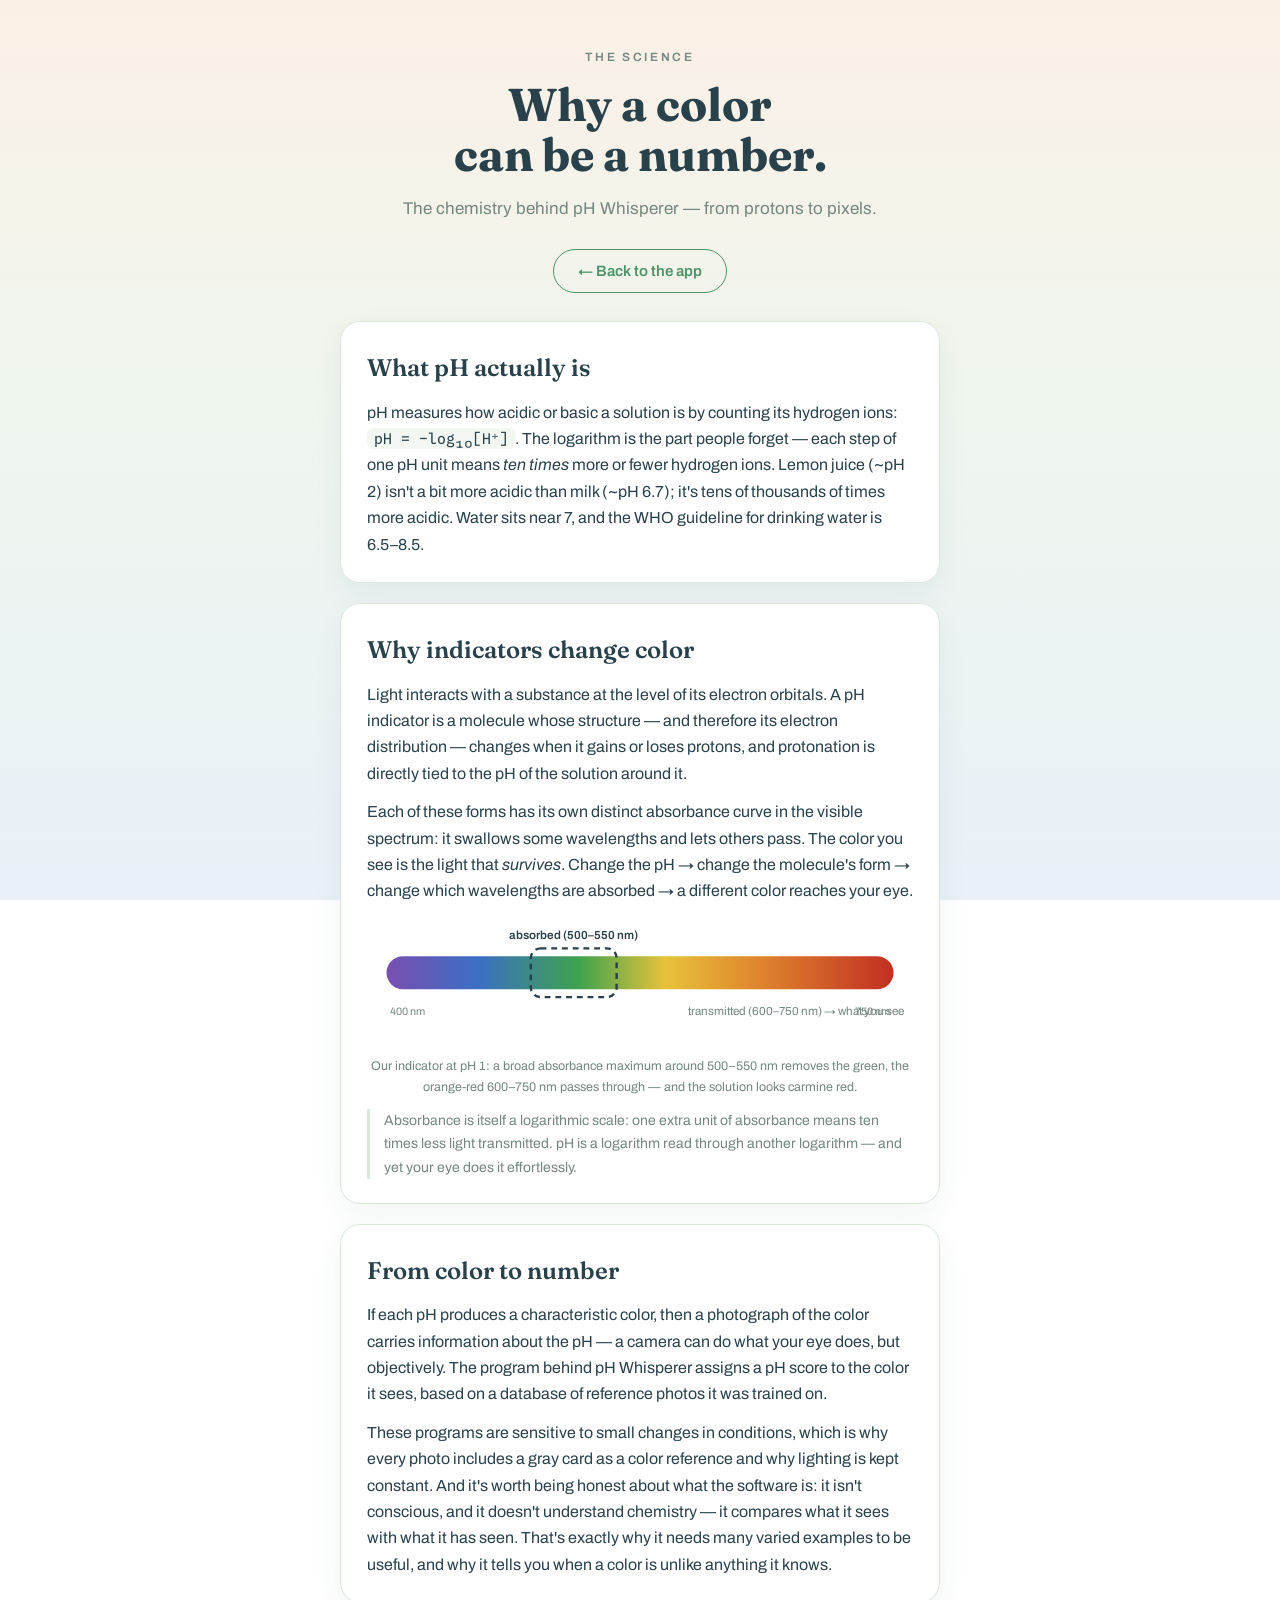
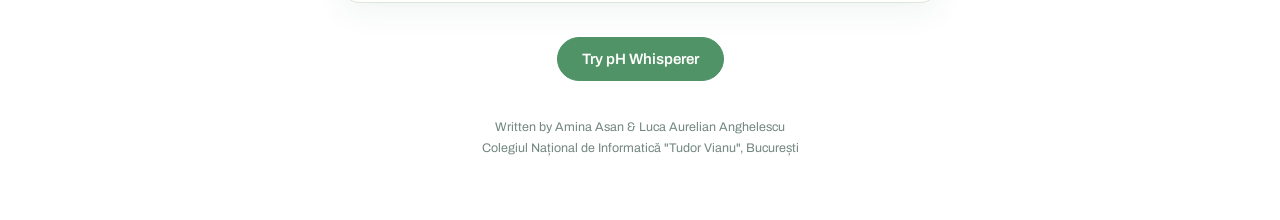
==== learn.html @ ec1dd699 "Science page" ====
<!DOCTYPE html>
<html lang="en">
<head>
<meta charset="UTF-8">
<meta name="viewport" content="width=device-width, initial-scale=1">
<title>The science — pH Whisperer</title>
<meta name="description" content="Why pH indicators change color, and how a phone camera can read them. The chemistry behind pH Whisperer.">
<link rel="preconnect" href="https://fonts.googleapis.com">
<link href="https://fonts.googleapis.com/css2?family=Fraunces:opsz,wght@9..144,500;9..144,600;9..144,700&family=Archivo:wght@400;500;600&family=Spline+Sans+Mono:wght@400;600&display=swap" rel="stylesheet">
<style>
  :root{
    --cream:#F3F7F1; --card:#FFFFFF; --line:#DCE7DC;
    --ink:#28414A; --soft:#73877F; --accent:#4F9367; --warn:#B07A2A;
  }
  *{box-sizing:border-box;margin:0}
  body{
    background:linear-gradient(180deg,#FBF0E6 0%,#EEF6EE 45%,#E9F0F8 100%);
    background-attachment:fixed;color:var(--ink);
    font-family:"Archivo",system-ui,sans-serif;font-size:16px;line-height:1.65;
  }
  .wrap{max-width:640px;margin:0 auto;padding:0 20px 60px}
  header{text-align:center;padding:48px 0 8px}
  .kicker{font-size:12px;letter-spacing:.22em;text-transform:uppercase;
    color:var(--soft);font-weight:600;margin-bottom:12px}
  h1{font-family:"Fraunces",serif;font-weight:700;
    font-size:clamp(34px,7vw,46px);line-height:1.1;margin-bottom:14px}
  .sub{color:var(--soft);font-size:17px;max-width:30em;margin:0 auto 26px}
  .btn{display:inline-block;padding:13px 24px;border-radius:999px;
    font:600 15px "Archivo",sans-serif;text-decoration:none;
    border:1.5px solid var(--accent)}
  .btn.solid{background:var(--accent);color:#FDFDFB}
  .btn.line{color:var(--accent)}
  .card{background:var(--card);border:1px solid var(--line);border-radius:20px;
    padding:26px 26px 24px;margin-top:20px;
    box-shadow:0 10px 30px rgba(40,65,74,.06)}
  h2{font-family:"Fraunces",serif;font-weight:600;font-size:24px;margin-bottom:12px}
  p+p{margin-top:12px}
  .aside{color:var(--soft);font-size:14px;margin-top:12px;
    border-left:3px solid var(--line);padding-left:14px}
  code{font-family:"Spline Sans Mono",monospace;font-size:.92em;
    background:var(--cream);padding:2px 7px;border-radius:6px}
  figure{margin:18px 0 4px}
  figcaption{font-size:12.5px;color:var(--soft);margin-top:8px;text-align:center}
  .cta{text-align:center;padding:34px 0 0}
  footer{text-align:center;color:var(--soft);font-size:12.5px;
    line-height:1.7;padding-top:36px}
  footer a{color:var(--accent)}
</style>
</head>
<body>
<div class="wrap">

<header>
  <div class="kicker">The science</div>
  <h1>Why a color<br>can be a number.</h1>
  <p class="sub">The chemistry behind pH Whisperer — from protons to pixels.</p>
  <a class="btn line" href="index.html">← Back to the app</a>
</header>

<div class="card">
  <h2>What pH actually is</h2>
  <p>pH measures how acidic or basic a solution is by counting its hydrogen
  ions: <code>pH = −log₁₀[H⁺]</code>. The logarithm is the part people forget —
  each step of one pH unit means <em>ten times</em> more or fewer hydrogen
  ions. Lemon juice (~pH 2) isn't a bit more acidic than milk (~pH 6.7); it's
  tens of thousands of times more acidic. Water sits near 7, and the WHO
  guideline for drinking water is 6.5–8.5.</p>
</div>

<div class="card">
  <h2>Why indicators change color</h2>
  <p>Light interacts with a substance at the level of its electron orbitals.
  A pH indicator is a molecule whose structure — and therefore its electron
  distribution — changes when it gains or loses protons, and protonation is
  directly tied to the pH of the solution around it.</p>
  <p>Each of these forms has its own distinct absorbance curve in the visible
  spectrum: it swallows some wavelengths and lets others pass. The color you
  see is the light that <em>survives</em>. Change the pH → change the
  molecule's form → change which wavelengths are absorbed → a different color
  reaches your eye.</p>
  <figure>
    <svg viewBox="0 0 560 120" xmlns="http://www.w3.org/2000/svg" width="100%" role="img"
         aria-label="Visible spectrum with the absorbed band at 500 to 550 nanometers marked">
      <defs>
        <linearGradient id="spec" x1="0" y1="0" x2="1" y2="0">
          <stop offset="0"    stop-color="#7A4FB0"/>
          <stop offset=".18"  stop-color="#3B6FC4"/>
          <stop offset=".38"  stop-color="#3FA34D"/>
          <stop offset=".55"  stop-color="#E7C23A"/>
          <stop offset=".72"  stop-color="#E08A2E"/>
          <stop offset="1"    stop-color="#C22F22"/>
        </linearGradient>
      </defs>
      <rect x="20" y="34" width="520" height="34" rx="17" fill="url(#spec)"/>
      <rect x="168" y="26" width="88" height="50" rx="10" fill="none"
            stroke="#28414A" stroke-width="2.5" stroke-dasharray="6 5"/>
      <text x="212" y="16" font-size="12" text-anchor="middle" fill="#28414A"
            font-family="Archivo,sans-serif" font-weight="600">absorbed (500–550 nm)</text>
      <text x="440" y="94" font-size="12" text-anchor="middle" fill="#73877F"
            font-family="Archivo,sans-serif">transmitted (600–750 nm) → what you see</text>
      <text x="24" y="94" font-size="11" fill="#73877F" font-family="Archivo,sans-serif">400 nm</text>
      <text x="536" y="94" font-size="11" text-anchor="end" fill="#73877F" font-family="Archivo,sans-serif">750 nm</text>
    </svg>
    <figcaption>Our indicator at pH 1: a broad absorbance maximum around
    500–550 nm removes the green, the orange-red 600–750 nm passes through —
    and the solution looks carmine red.</figcaption>
  </figure>
  <p class="aside">Absorbance is itself a logarithmic scale: one extra unit of
  absorbance means ten times less light transmitted. pH is a logarithm read
  through another logarithm — and yet your eye does it effortlessly.</p>
</div>

<div class="card">
  <h2>From color to number</h2>
  <p>If each pH produces a characteristic color, then a photograph of the
  color carries information about the pH — a camera can do what your eye does,
  but objectively. The program behind pH Whisperer assigns a pH score to the
  color it sees, based on a database of reference photos it was trained on.</p>
  <p>These programs are sensitive to small changes in conditions, which is why
  every photo includes a gray card as a color reference and why lighting is
  kept constant. And it's worth being honest about what the software is: it
  isn't conscious, and it doesn't understand chemistry — it compares what it
  sees with what it has seen. That's exactly why it needs many varied examples
  to be useful, and why it tells you when a color is unlike anything it
  knows.</p>
</div>

<div class="cta">
  <a class="btn solid" href="index.html">Try pH Whisperer</a>
</div>

<footer>
  Written by Amina Asan &amp; Luca Aurelian Anghelescu<br>
  Colegiul Național de Informatică "Tudor Vianu", București
</footer>

</div>
</body>
</html>
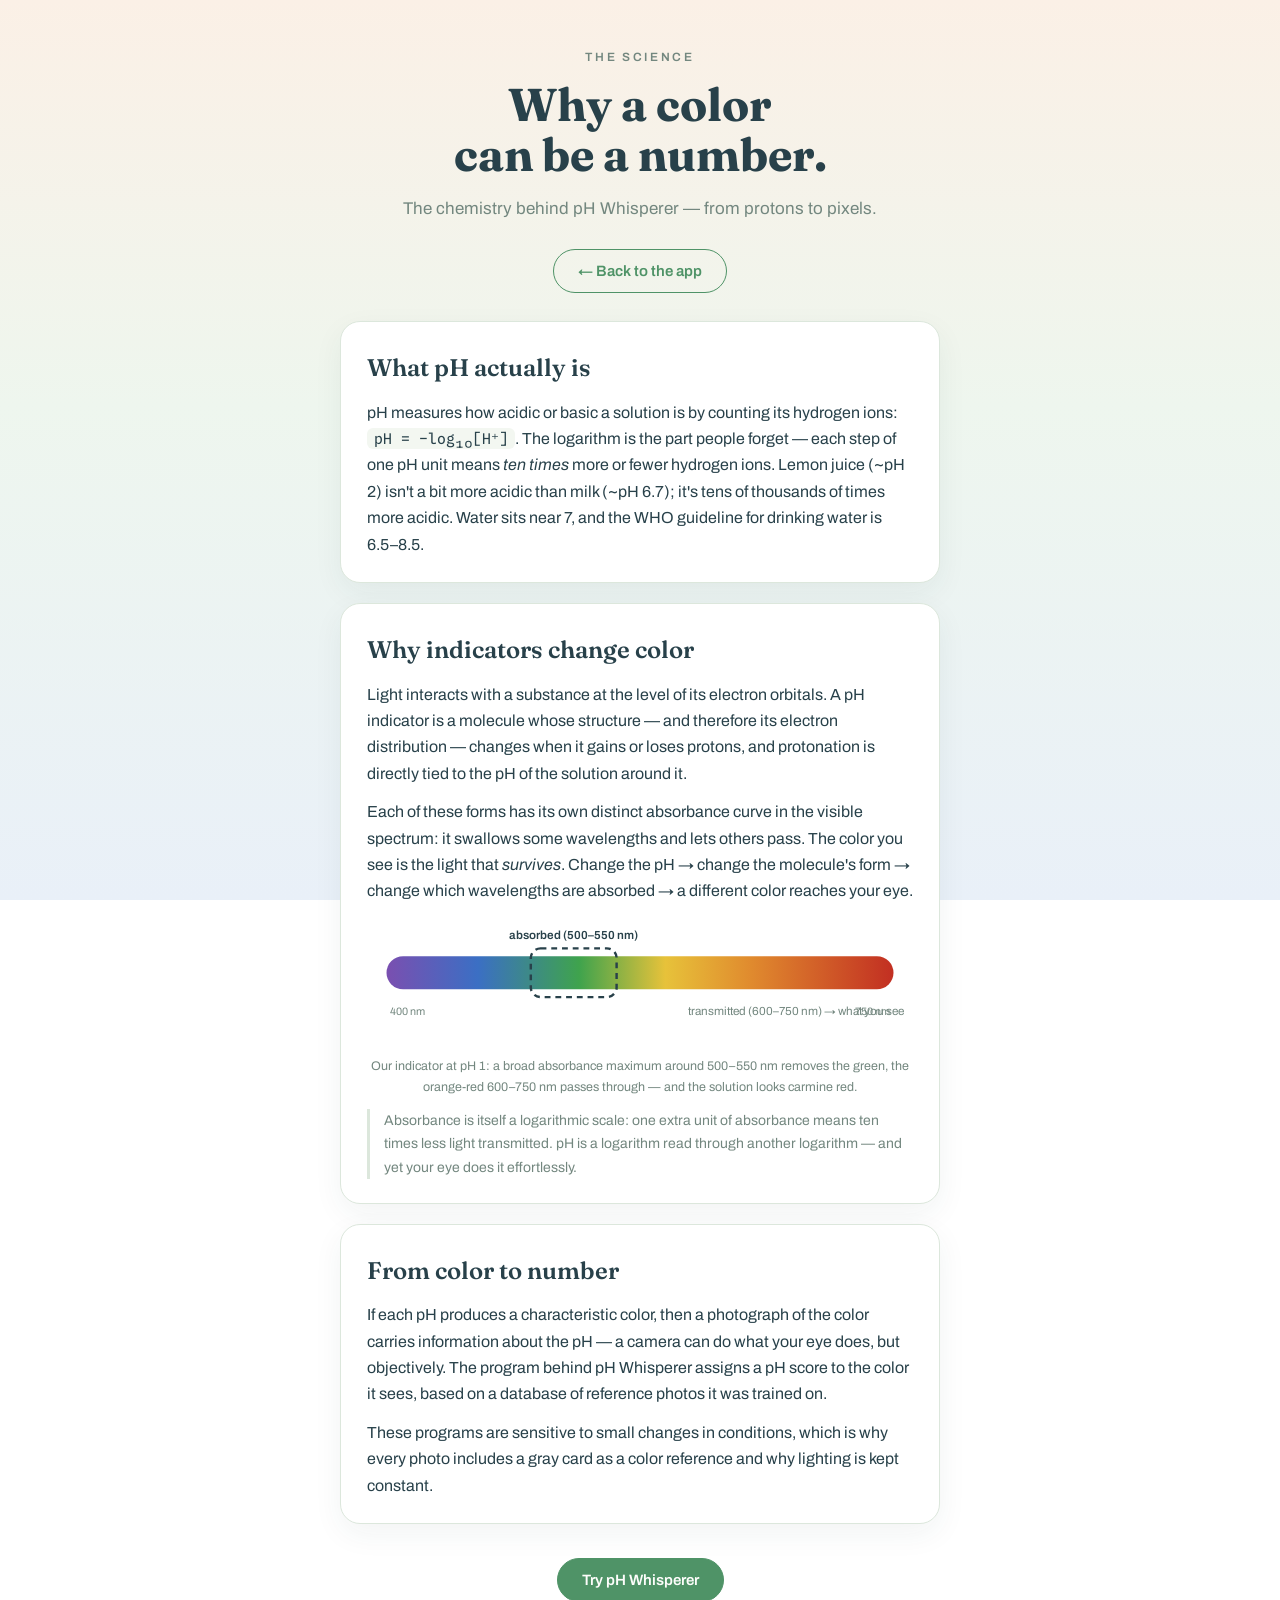
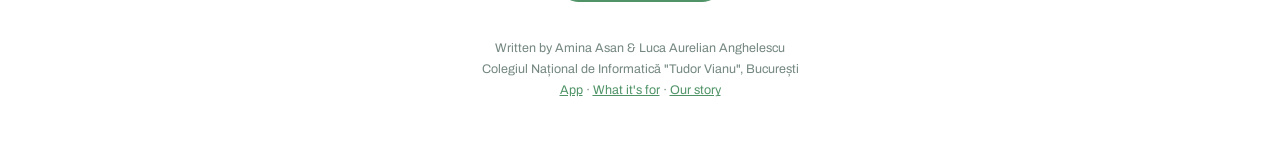
==== commit 4fdca38b: "Add files via upload" ====
--- a/learn.html
+++ b/learn.html
@@ -118,11 +118,7 @@
   color it sees, based on a database of reference photos it was trained on.</p>
   <p>These programs are sensitive to small changes in conditions, which is why
   every photo includes a gray card as a color reference and why lighting is
-  kept constant. And it's worth being honest about what the software is: it
-  isn't conscious, and it doesn't understand chemistry — it compares what it
-  sees with what it has seen. That's exactly why it needs many varied examples
-  to be useful, and why it tells you when a color is unlike anything it
-  knows.</p>
+  kept constant.</p>
 </div>
 
 <div class="cta">
@@ -131,7 +127,9 @@
 
 <footer>
   Written by Amina Asan &amp; Luca Aurelian Anghelescu<br>
-  Colegiul Național de Informatică "Tudor Vianu", București
+  Colegiul Național de Informatică "Tudor Vianu", București<br>
+  <a href="index.html">App</a> · <a href="uses.html">What it's for</a> ·
+  <a href="about.html">Our story</a>
 </footer>
 
 </div>
